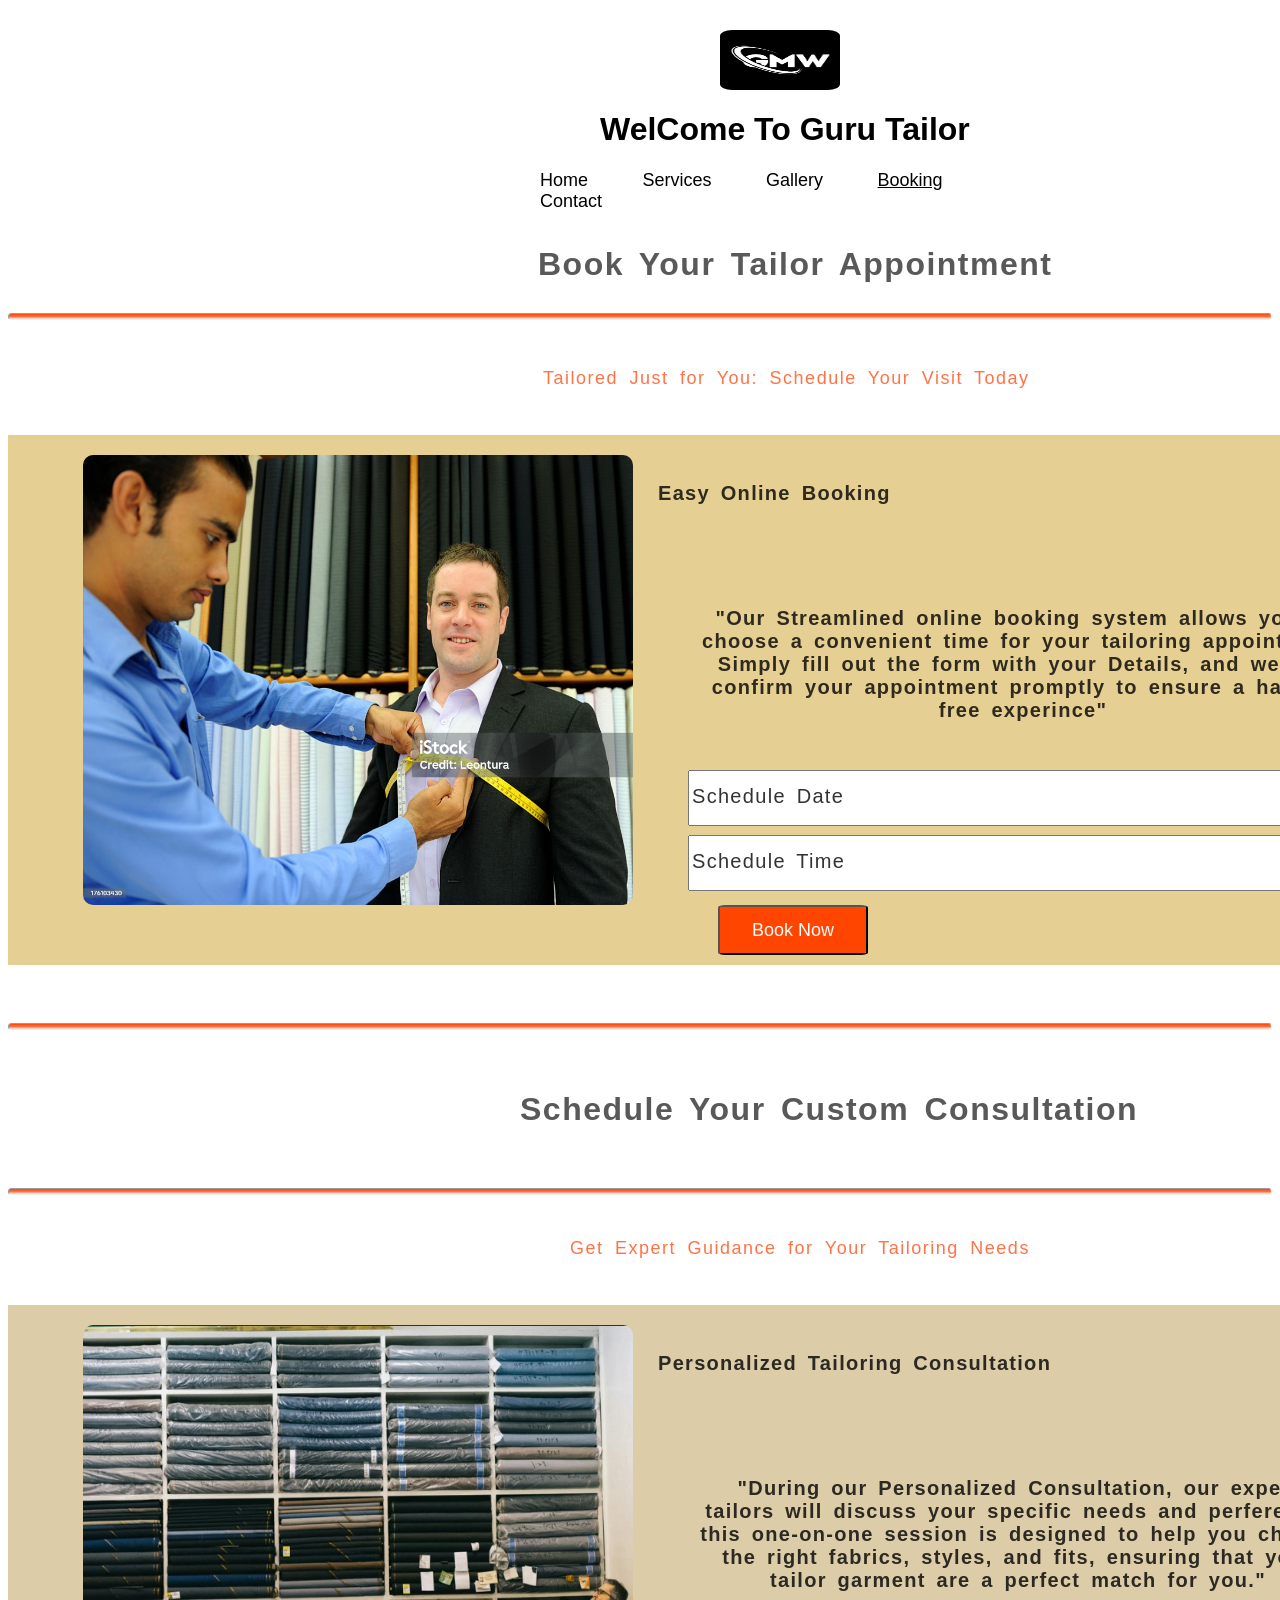
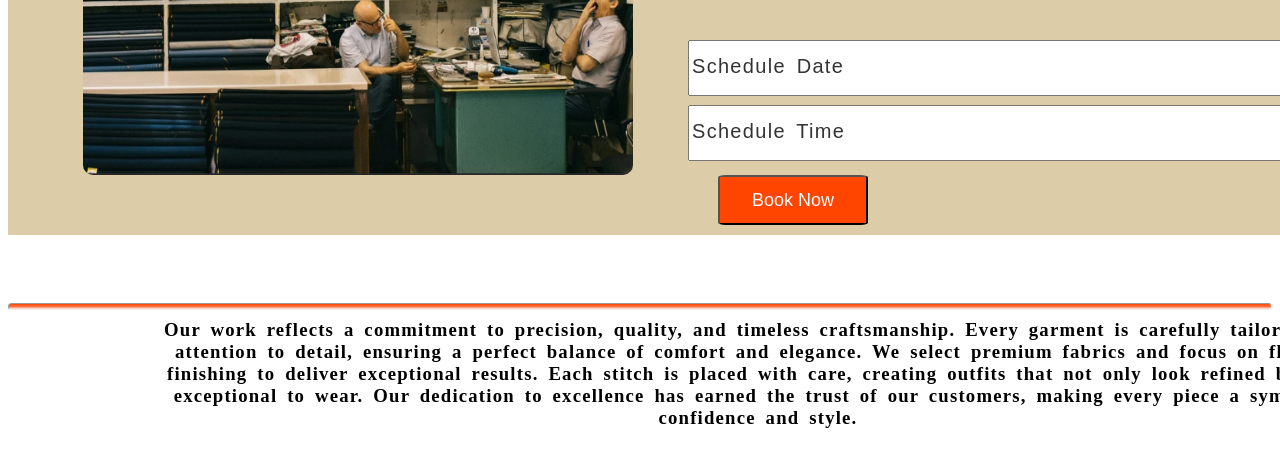
==== booking.html @ c1e86f71 "First commit" ====
<!DOCTYPE html>
<html lang="en">
<head>
    <meta charset="UTF-8">
    <meta name="viewport" content="width=device-width, initial-scale=1.0">
    <title>Booking</title>
    <link rel="stylesheet" href="booking.css">
     <meta name="viewport" content="width=device-width, initial-scale=1.0">
</head>
<body>
     <img src="logo gmw.jpg" style="height:60px; width:120px;border-radius:10%; position:absolute;left:720px;top:30px;" >
    <h1 id="greeting" label="greeting">WelCome To Guru Tailor</h1>
    <div id="negation">
        <a href="index.html">Home</a>
        <a href="service.html">Services</a>
        <a href="gallery.html">Gallery</a>
        <a style="text-decoration: underline;" href="booking.html">Booking</a>
        <a href="ourcontact.html">Contact</a>
    </div>


         <h1 style="position:absolute; top:225px;left:538px;word-spacing:5px;letter-spacing:1.5px;
        font-family:'Trebuchet MS', 'Lucida Sans Unicode', 'Lucida Grande', 'Lucida Sans', Arial, sans-serif; color: rgba(0, 0, 0, 0.65);">Book Your Tailor Appointment</h1>

        
        <hr style=" border-radius:10px; position:relative;top:305px;height: 5px;background: linear-gradient(to bottom,#ff4500,#ff7043,rgba(255, 69, 0, 0.1));">

        <p style="    position: absolute;
    top: 340px;
    font-family: Arial, Helvetica, sans-serif;
    color: #ff7346;
    left: 543px;
    font-size:large;
    word-spacing: 5px;
    letter-spacing: 1.5px;
    width: 882px;
    line-height: 2.3;">Tailored Just for You: Schedule Your Visit Today</p>


        <div id="mimage" style="height:530px;width:100%;position:absolute;top:435px;background-color:#e6cf93;">
            <img id="imgone" src="b 1 measure.jpg">
            <h4 style="    position: absolute;top: 20px;left: 650px;font-weight: bold;font-size:20px;font-family:'Trebuchet MS', 'Lucida Sans Unicode', 'Lucida Grande', 'Lucida Sans', Arial, sans-serif; word-spacing: 4px;
    letter-spacing: 1.3px;color: rgba(0, 0, 0, 0.8);">Easy Online Booking</h4>


    <h4 style="    position: absolute;top: 145px;left: 690px;font-size:20px;font-family:'Trebuchet MS', 'Lucida Sans Unicode', 'Lucida Grande', 'Lucida Sans', Arial, sans-serif; word-spacing: 4px;
    letter-spacing: 1.3px;color: rgba(0, 0, 0, 0.8);width: 650px;
    text-align: center;">"Our Streamlined online booking system allows you 
    to choose a convenient time for your tailoring appointment.
        Simply fill out the form with your Details, and we will confirm your appointment promptly to 
        ensure a hassel-free experince"</h4>

<input 
    type="text" 
    placeholder="Schedule Date"
    onfocus="(this.type='date')" 
    style="width:670px;height:50px; position:absolute;left:680px;top:335px;"> 
    
<input 
    type="text" 
    placeholder="Schedule Time"
    onfocus="(this.type='time')" 
    style="width:670px;height:50px; position:absolute;left:680px;top:400px;">
    <button onclick="window.location.href='order.html'" style="position:absolute;top: 470px;right:420px;">Book Now</button>
        </div>

        <hr style=" border-radius:10px; position:relative;top:1000px;height: 5px;background: linear-gradient(to bottom,#ff4500,#ff7043,rgba(255, 69, 0, 0.1));">

        <h1 style="position:absolute; top:1070px;left:520px;word-spacing:5px;letter-spacing:1.5px;
        font-family:'Trebuchet MS', 'Lucida Sans Unicode', 'Lucida Grande', 'Lucida Sans', Arial, sans-serif; color: rgba(0, 0, 0, 0.65);">Schedule Your Custom Consultation</h1>

        <hr style=" border-radius:10px; position:relative;top:1150px;height: 5px;background: linear-gradient(to bottom,#ff4500,#ff7043,rgba(255, 69, 0, 0.1));">

    <p style="    position: absolute;
        top: 1210px;
        font-family: Arial, Helvetica, sans-serif;
        color:#ff7346;
        left: 570px;
        font-size:large;
        word-spacing: 5px;
        letter-spacing: 1.5px;
        width: 882px;
        line-height: 2.3;">Get Expert Guidance for Your Tailoring Needs</p>

    <div id="mimage" style="height:530px;width:100%;position:absolute;top:1305px; background-color:#dccda8;">
            <img id="imgone" src="2 men t shop.png">
            <h4 style="    position: absolute;top: 20px;left: 650px;font-weight: bold;font-size:20px;font-family:'Trebuchet MS', 'Lucida Sans Unicode', 'Lucida Grande', 'Lucida Sans', Arial, sans-serif; word-spacing: 4px;
    letter-spacing: 1.3px;color: rgba(0, 0, 0, 0.8);">Personalized Tailoring Consultation</h4>


    <h4 style="    position: absolute;top: 145px;left: 690px;font-size:20px;font-family:'Trebuchet MS', 'Lucida Sans Unicode', 'Lucida Grande', 'Lucida Sans', Arial, sans-serif; word-spacing: 4px;
    letter-spacing: 1.3px;color: rgba(0, 0, 0, 0.8);width: 640px;
    text-align: center;">"During our Personalized Consultation, our expert tailors
    will discuss your specific needs and perference. this
    one-on-one session is designed to help you choose the
    right fabrics, styles, and fits, ensuring that your tailor garment are a perfect match for you."  </h4>

    <input 
    type="text" 
    placeholder="Schedule Date"
    onfocus="(this.type='date')" 
    style="width:670px;height:50px; position:absolute;left:680px;top:335px;">


<input 
    type="text" 
    placeholder="Schedule Time"
    onfocus="(this.type='time')" 
    style="width:670px;height:50px; position:absolute;left:680px;top:400px;">

    <button onclick="window.location.href='order.html'" style="position:absolute;top: 470px;right:420px;">Book Now</button>
        </div>

        <hr style=" border-radius:10px; position:relative;top:1850px;height: 5px;background: linear-gradient(to bottom,#ff4500,#ff7043,rgba(255, 69, 0, 0.1));">

 <h3 style="position:absolute;top:1900px;text-align:center;    height: 50px;width: 1200px;margin-left: 150px; word-spacing: 4px;letter-spacing: 1.2px;">Our work reflects a commitment 
        to precision, quality, and timeless craftsmanship. Every garment is carefully tailored with attention to detail, ensuring a perfect balance of comfort and elegance. We select premium
         fabrics and focus on flawless finishing to deliver exceptional results. Each stitch is placed with care, creating outfits that not only look refined but feel exceptional to wear. Our 
         dedication to excellence has earned the trust of our customers, making every piece a symbol of confidence and style.</h3>

        <div style="height:50px;width:50px;position:absolute;top:2020px;">

        </div>
</body>
</html>
---- booking.css ----
#greeting{
    position:absolute;
    left:600px;
    top:90px;
font-family: 'Trebuchet MS', 'Lucida Sans Unicode', 'Lucida Grande', 'Lucida Sans', Arial, sans-serif;
}
#negation{
    font-size:large;
    position:absolute;
    top:170px;
    left:540px;
        width:545px;

}
a{
    margin-right:50px;
    font-family:'Gill Sans', 'Gill Sans MT', Calibri, 'Trebuchet MS', sans-serif;
    text-decoration: none;
    color:black;
    
}
#imgone{
    height:450px;
    width:550px;
    border-radius:10px;
    margin-top:20px;
    margin-left:75px;
}
input::placeholder{
font-size:20px;
font-family:'Trebuchet MS', 'Lucida Sans Unicode', 'Lucida Grande', 'Lucida Sans', Arial, sans-serif; 
word-spacing: 4px;
letter-spacing: 1.3px;
color: rgba(0, 0, 0, 0.8);
margin-top:13px;

}
button{
    
background-color:orangered;
width:150px;
height:50px;
border-radius:5%;
  color: white;
  font-size: large;
  
}
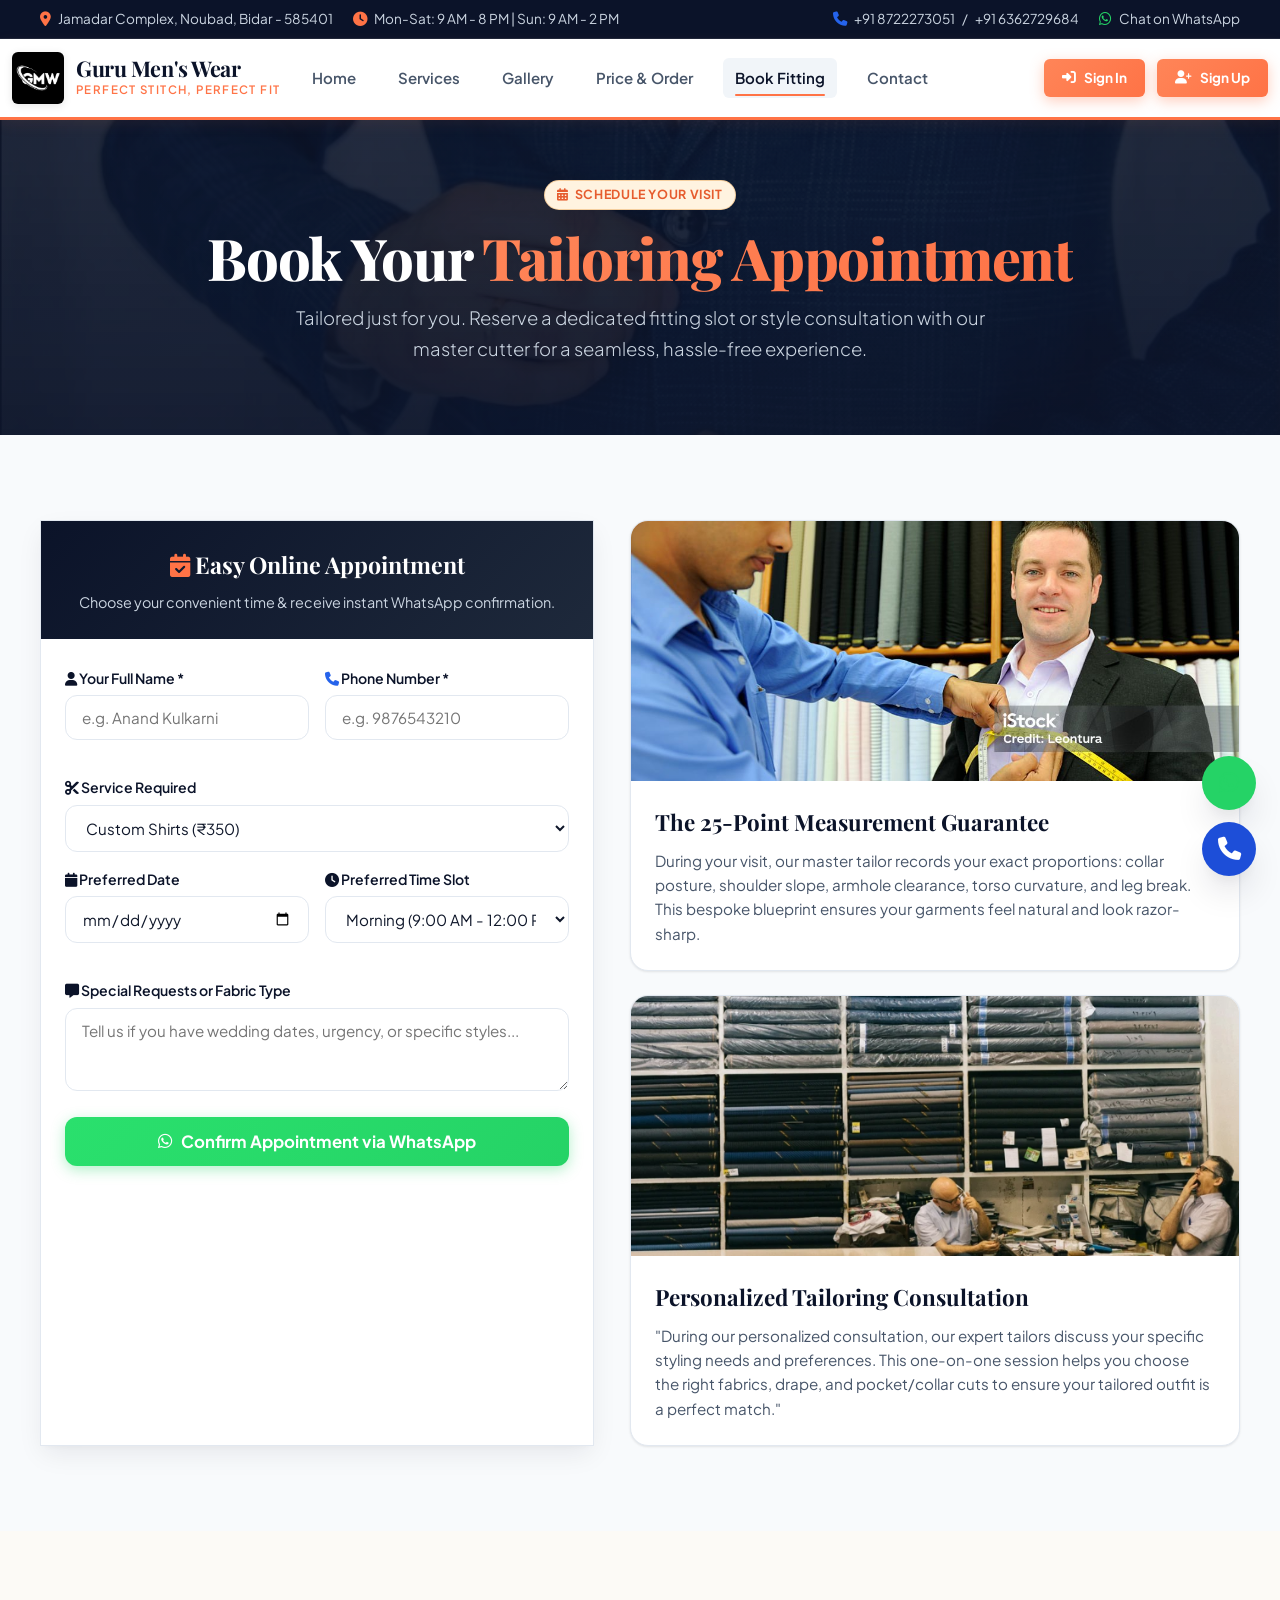
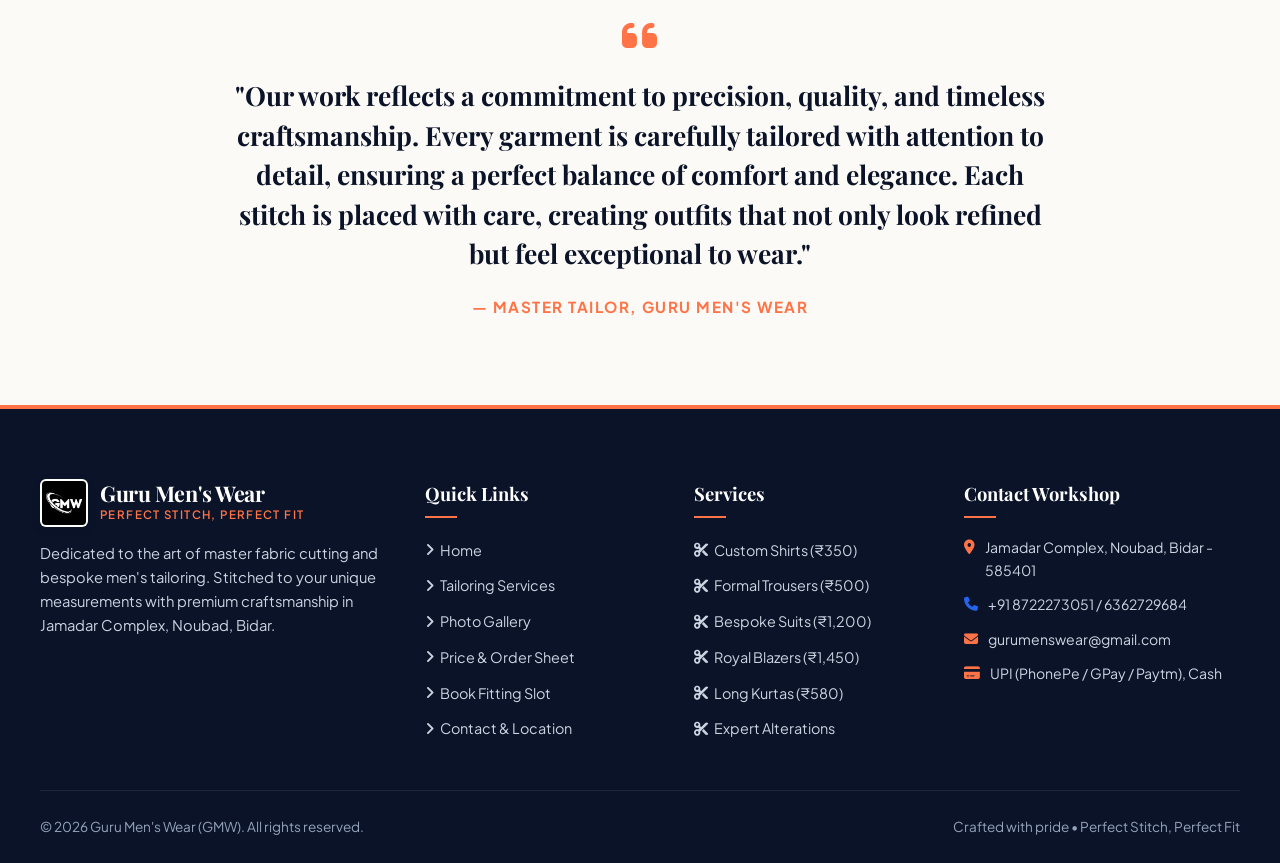
==== commit 3c0de667: "THis is our shop" ====
--- a/booking.html
+++ b/booking.html
@@ -3,123 +3,289 @@
 <head>
     <meta charset="UTF-8">
     <meta name="viewport" content="width=device-width, initial-scale=1.0">
-    <title>Booking</title>
-    <link rel="stylesheet" href="booking.css">
-     <meta name="viewport" content="width=device-width, initial-scale=1.0">
+    <title>Book Tailoring Appointment & Fitting | Guru Men's Wear (GMW)</title>
+    <meta name="description" content="Schedule your custom measurement fitting and styling consultation at Guru Men's Wear in Jamadar Complex, Noubad, Bidar.">
+    
+    <!-- Google Fonts & Font Awesome 6 -->
+    <link rel="stylesheet" href="https://cdnjs.cloudflare.com/ajax/libs/font-awesome/6.5.1/css/all.min.css">
+    <link rel="stylesheet" href="css/style.css?v=20260929_01">
 </head>
 <body>
-     <img src="logo gmw.jpg" style="height:60px; width:120px;border-radius:10%; position:absolute;left:720px;top:30px;" >
-    <h1 id="greeting" label="greeting">WelCome To Guru Tailor</h1>
-    <div id="negation">
-        <a href="index.html">Home</a>
-        <a href="service.html">Services</a>
-        <a href="gallery.html">Gallery</a>
-        <a style="text-decoration: underline;" href="booking.html">Booking</a>
-        <a href="ourcontact.html">Contact</a>
+
+    <!-- TOP ANNOUNCEMENT BAR -->
+    <header class="top-bar">
+        <div class="container">
+            <div class="top-bar-left">
+                <span class="top-bar-item"><i class="fa-solid fa-location-dot"></i> Jamadar Complex, Noubad, Bidar - 585401</span>
+                <span class="top-bar-item"><i class="fa-solid fa-clock"></i> Mon-Sat: 9 AM - 8 PM | Sun: 9 AM - 2 PM</span>
+            </div>
+            <div class="top-bar-right">
+                <span class="top-bar-item"><i class="fa-solid fa-phone" style="color: #2563eb !important;"></i> <a href="tel:+918722273051">+91 8722273051</a> / <a href="tel:+916362729684">+91 6362729684</a></span>
+                <span class="top-bar-item"><i class="fa-brands fa-whatsapp" style="color: #25d366 !important;"></i> <a href="https://wa.me/918722273051" target="_blank">Chat on WhatsApp</a></span>
+            </div>
+        </div>
+    </header>
+
+    <!-- STICKY NAVBAR -->
+    <nav class="navbar">
+        <div class="container">
+            <a href="index.html" class="brand-logo">
+                <img src="logo gmw.jpg" alt="Guru Men's Wear Logo">
+                <div class="brand-text">
+                    <span class="brand-title">Guru Men's Wear</span>
+                    <span class="brand-tagline">Perfect Stitch, Perfect Fit</span>
+                </div>
+            </a>
+
+            <!-- Desktop Menu (Single Line Aligned) -->
+            <ul class="nav-menu">
+                <li><a href="index.html" class="nav-link">Home</a></li>
+                <li><a href="service.html" class="nav-link">Services</a></li>
+                <li><a href="gallery.html" class="nav-link">Gallery</a></li>
+                <li><a href="order.html" class="nav-link">Price & Order</a></li>
+                <li><a href="booking.html" class="nav-link active">Book Fitting</a></li>
+                <li><a href="ourcontact.html" class="nav-link">Contact</a></li>
+            </ul>
+
+            <!-- ACTION BUTTONS: SIGN IN & SIGN UP (MOVED TO RIGHT) -->
+            <div class="nav-actions">
+                <a href="signin.html" class="btn btn-sm" style="background-color: #ff7346 !important; color: #ffffff !important; font-weight: 700; padding: 8px 18px; border-radius: 6px;"><i class="fa-solid fa-right-to-bracket"></i> Sign In</a>
+                <a href="signup.html" class="btn btn-sm" style="background-color: #ff7346 !important; color: #ffffff !important; font-weight: 700; padding: 8px 18px; border-radius: 6px;"><i class="fa-solid fa-user-plus"></i> Sign Up</a>
+                <button class="mobile-toggle" aria-label="Toggle navigation menu">
+                    <i class="fa-solid fa-bars"></i>
+                </button>
+            </div>
+        </div>
+    </nav>
+
+    <!-- MOBILE NAVIGATION DRAWER -->
+    <div class="mobile-nav">
+        <div class="mobile-nav-content">
+            <div class="brand-logo" style="margin-bottom: 15px;">
+                <img src="logo gmw.jpg" alt="Guru Men's Wear" style="height: 48px;">
+                <div class="brand-text">
+                    <span class="brand-title" style="font-size: 1.15rem;">Guru Men's Wear</span>
+                    <span class="brand-tagline">Perfect Stitch, Perfect Fit</span>
+                </div>
+            </div>
+            <div style="display: flex; gap: 8px; margin-bottom: 12px;">
+                <a href="signin.html" class="btn btn-auth-signin btn-sm" style="flex: 1;"><i class="fa-solid fa-right-to-bracket"></i> Sign In</a>
+                <a href="signup.html" class="btn btn-auth-signup btn-sm" style="flex: 1;"><i class="fa-solid fa-user-plus"></i> Sign Up</a>
+            </div>
+            <a href="index.html" class="mobile-nav-link"><i class="fa-solid fa-house"></i> Home</a>
+            <a href="service.html" class="mobile-nav-link"><i class="fa-solid fa-shirt"></i> Services & Pricing</a>
+            <a href="gallery.html" class="mobile-nav-link"><i class="fa-solid fa-images"></i> Work & Shop Gallery</a>
+            <a href="order.html" class="mobile-nav-link"><i class="fa-solid fa-calculator"></i> Price & Order Calculator</a>
+            <a href="booking.html" class="mobile-nav-link active"><i class="fa-solid fa-calendar-check"></i> Book an Appointment</a>
+            <a href="ourcontact.html" class="mobile-nav-link"><i class="fa-solid fa-location-dot"></i> Contact & Location</a>
+            <hr style="border: 0; border-top: 1px solid var(--border-color); margin: 10px 0;">
+            <a href="https://wa.me/918722273051" class="btn btn-whatsapp" target="_blank"><i class="fa-brands fa-whatsapp"></i> Chat with Master Tailor</a>
+            <a href="tel:+918722273051" class="btn btn-dark"><i class="fa-solid fa-phone"></i> Call Shop Now</a>
+        </div>
     </div>
 
-
-         <h1 style="position:absolute; top:225px;left:538px;word-spacing:5px;letter-spacing:1.5px;
-        font-family:'Trebuchet MS', 'Lucida Sans Unicode', 'Lucida Grande', 'Lucida Sans', Arial, sans-serif; color: rgba(0, 0, 0, 0.65);">Book Your Tailor Appointment</h1>
-
-        
-        <hr style=" border-radius:10px; position:relative;top:305px;height: 5px;background: linear-gradient(to bottom,#ff4500,#ff7043,rgba(255, 69, 0, 0.1));">
-
-        <p style="    position: absolute;
-    top: 340px;
-    font-family: Arial, Helvetica, sans-serif;
-    color: #ff7346;
-    left: 543px;
-    font-size:large;
-    word-spacing: 5px;
-    letter-spacing: 1.5px;
-    width: 882px;
-    line-height: 2.3;">Tailored Just for You: Schedule Your Visit Today</p>
-
-
-        <div id="mimage" style="height:530px;width:100%;position:absolute;top:435px;background-color:#e6cf93;">
-            <img id="imgone" src="b 1 measure.jpg">
-            <h4 style="    position: absolute;top: 20px;left: 650px;font-weight: bold;font-size:20px;font-family:'Trebuchet MS', 'Lucida Sans Unicode', 'Lucida Grande', 'Lucida Sans', Arial, sans-serif; word-spacing: 4px;
-    letter-spacing: 1.3px;color: rgba(0, 0, 0, 0.8);">Easy Online Booking</h4>
-
-
-    <h4 style="    position: absolute;top: 145px;left: 690px;font-size:20px;font-family:'Trebuchet MS', 'Lucida Sans Unicode', 'Lucida Grande', 'Lucida Sans', Arial, sans-serif; word-spacing: 4px;
-    letter-spacing: 1.3px;color: rgba(0, 0, 0, 0.8);width: 650px;
-    text-align: center;">"Our Streamlined online booking system allows you 
-    to choose a convenient time for your tailoring appointment.
-        Simply fill out the form with your Details, and we will confirm your appointment promptly to 
-        ensure a hassel-free experince"</h4>
-
-<input 
-    type="text" 
-    placeholder="Schedule Date"
-    onfocus="(this.type='date')" 
-    style="width:670px;height:50px; position:absolute;left:680px;top:335px;"> 
-    
-<input 
-    type="text" 
-    placeholder="Schedule Time"
-    onfocus="(this.type='time')" 
-    style="width:670px;height:50px; position:absolute;left:680px;top:400px;">
-    <button onclick="window.location.href='order.html'" style="position:absolute;top: 470px;right:420px;">Book Now</button>
-        </div>
-
-        <hr style=" border-radius:10px; position:relative;top:1000px;height: 5px;background: linear-gradient(to bottom,#ff4500,#ff7043,rgba(255, 69, 0, 0.1));">
-
-        <h1 style="position:absolute; top:1070px;left:520px;word-spacing:5px;letter-spacing:1.5px;
-        font-family:'Trebuchet MS', 'Lucida Sans Unicode', 'Lucida Grande', 'Lucida Sans', Arial, sans-serif; color: rgba(0, 0, 0, 0.65);">Schedule Your Custom Consultation</h1>
-
-        <hr style=" border-radius:10px; position:relative;top:1150px;height: 5px;background: linear-gradient(to bottom,#ff4500,#ff7043,rgba(255, 69, 0, 0.1));">
-
-    <p style="    position: absolute;
-        top: 1210px;
-        font-family: Arial, Helvetica, sans-serif;
-        color:#ff7346;
-        left: 570px;
-        font-size:large;
-        word-spacing: 5px;
-        letter-spacing: 1.5px;
-        width: 882px;
-        line-height: 2.3;">Get Expert Guidance for Your Tailoring Needs</p>
-
-    <div id="mimage" style="height:530px;width:100%;position:absolute;top:1305px; background-color:#dccda8;">
-            <img id="imgone" src="2 men t shop.png">
-            <h4 style="    position: absolute;top: 20px;left: 650px;font-weight: bold;font-size:20px;font-family:'Trebuchet MS', 'Lucida Sans Unicode', 'Lucida Grande', 'Lucida Sans', Arial, sans-serif; word-spacing: 4px;
-    letter-spacing: 1.3px;color: rgba(0, 0, 0, 0.8);">Personalized Tailoring Consultation</h4>
-
-
-    <h4 style="    position: absolute;top: 145px;left: 690px;font-size:20px;font-family:'Trebuchet MS', 'Lucida Sans Unicode', 'Lucida Grande', 'Lucida Sans', Arial, sans-serif; word-spacing: 4px;
-    letter-spacing: 1.3px;color: rgba(0, 0, 0, 0.8);width: 640px;
-    text-align: center;">"During our Personalized Consultation, our expert tailors
-    will discuss your specific needs and perference. this
-    one-on-one session is designed to help you choose the
-    right fabrics, styles, and fits, ensuring that your tailor garment are a perfect match for you."  </h4>
-
-    <input 
-    type="text" 
-    placeholder="Schedule Date"
-    onfocus="(this.type='date')" 
-    style="width:670px;height:50px; position:absolute;left:680px;top:335px;">
-
-
-<input 
-    type="text" 
-    placeholder="Schedule Time"
-    onfocus="(this.type='time')" 
-    style="width:670px;height:50px; position:absolute;left:680px;top:400px;">
-
-    <button onclick="window.location.href='order.html'" style="position:absolute;top: 470px;right:420px;">Book Now</button>
-        </div>
-
-        <hr style=" border-radius:10px; position:relative;top:1850px;height: 5px;background: linear-gradient(to bottom,#ff4500,#ff7043,rgba(255, 69, 0, 0.1));">
-
- <h3 style="position:absolute;top:1900px;text-align:center;    height: 50px;width: 1200px;margin-left: 150px; word-spacing: 4px;letter-spacing: 1.2px;">Our work reflects a commitment 
-        to precision, quality, and timeless craftsmanship. Every garment is carefully tailored with attention to detail, ensuring a perfect balance of comfort and elegance. We select premium
-         fabrics and focus on flawless finishing to deliver exceptional results. Each stitch is placed with care, creating outfits that not only look refined but feel exceptional to wear. Our 
-         dedication to excellence has earned the trust of our customers, making every piece a symbol of confidence and style.</h3>
-
-        <div style="height:50px;width:50px;position:absolute;top:2020px;">
-
-        </div>
+    <!-- PAGE HERO -->
+    <header class="hero" style="padding: 60px 0 70px;">
+        <div class="container" style="text-align: center;">
+            <span class="badge badge-gold" style="margin-bottom: 14px;"><i class="fa-solid fa-calendar-days"></i> Schedule Your Visit</span>
+            <h1 class="hero-title" style="margin-bottom: 12px;">Book Your <span>Tailoring Appointment</span></h1>
+            <p class="hero-subtitle" style="max-width: 700px; margin: 0 auto;">
+                Tailored just for you. Reserve a dedicated fitting slot or style consultation with our master cutter for a seamless, hassle-free experience.
+            </p>
+        </div>
+    </header>
+
+    <!-- BOOKING APPOINTMENT FORM -->
+    <section class="section">
+        <div class="container">
+            <div class="contact-grid">
+                
+                <!-- Left: Booking Form Card -->
+                <div class="calc-wrapper" style="box-shadow: var(--shadow-lg);">
+                    <div class="calc-header" style="background: var(--dark-gradient); padding: 25px 20px;">
+                        <h3 style="font-size: 1.45rem;"><i class="fa-solid fa-calendar-check" style="color: var(--accent);"></i> Easy Online Appointment</h3>
+                        <p style="font-size: 0.9rem;">Choose your convenient time & receive instant WhatsApp confirmation.</p>
+                    </div>
+
+                    <div class="calc-body" style="padding: 28px 24px;">
+                        <form id="bookingForm">
+                            <div class="order-form-grid">
+                                <div class="form-group">
+                                    <label for="bookName"><i class="fa-solid fa-user"></i> Your Full Name *</label>
+                                    <input type="text" id="bookName" class="form-control" placeholder="e.g. Anand Kulkarni" required>
+                                </div>
+
+                                <div class="form-group">
+                                    <label for="bookPhone"><i class="fa-solid fa-phone"></i> Phone Number *</label>
+                                    <input type="tel" id="bookPhone" class="form-control" placeholder="e.g. 9876543210" required>
+                                </div>
+                            </div>
+
+                            <div class="form-group">
+                                <label for="bookService"><i class="fa-solid fa-scissors"></i> Service Required</label>
+                                <select id="bookService" class="form-control">
+                                    <option value="Custom Shirts (₹350)">Custom Shirts (₹350)</option>
+                                    <option value="Formal Trousers / Pants (₹500)">Formal Trousers / Pants (₹500)</option>
+                                    <option value="Bespoke Suit (₹1,200)">Bespoke Suit (₹1,200)</option>
+                                    <option value="Designer Blazer (₹1,450)">Designer Blazer (₹1,450)</option>
+                                    <option value="Traditional Long Kurta (₹580)">Traditional Long Kurta (₹580)</option>
+                                    <option value="Casual Short Kurta (₹550)">Casual Short Kurta (₹550)</option>
+                                    <option value="Safari Suit (₹900)">Safari Suit (₹900)</option>
+                                    <option value="Alteration & Fitting Adjustment">Alteration & Fitting Adjustment</option>
+                                    <option value="Fabric Cutting & Style Consultation">Fabric Cutting & Style Consultation</option>
+                                </select>
+                            </div>
+
+                            <div class="order-form-grid">
+                                <div class="form-group">
+                                    <label for="bookDate"><i class="fa-solid fa-calendar"></i> Preferred Date</label>
+                                    <input type="date" id="bookDate" class="form-control" required>
+                                </div>
+
+                                <div class="form-group">
+                                    <label for="bookTime"><i class="fa-solid fa-clock"></i> Preferred Time Slot</label>
+                                    <select id="bookTime" class="form-control">
+                                        <option value="Morning (9:00 AM - 12:00 PM)">Morning (9:00 AM - 12:00 PM)</option>
+                                        <option value="Afternoon (12:00 PM - 4:00 PM)">Afternoon (12:00 PM - 4:00 PM)</option>
+                                        <option value="Evening (4:00 PM - 8:00 PM)">Evening (4:00 PM - 8:00 PM)</option>
+                                    </select>
+                                </div>
+                            </div>
+
+                            <div class="form-group">
+                                <label for="bookNotes"><i class="fa-solid fa-message"></i> Special Requests or Fabric Type</label>
+                                <textarea id="bookNotes" class="form-control" rows="3" placeholder="Tell us if you have wedding dates, urgency, or specific styles..."></textarea>
+                            </div>
+
+                            <button type="submit" class="btn btn-whatsapp btn-lg" style="width: 100%; font-size: 1.05rem; margin-top: 10px;">
+                                <i class="fa-brands fa-whatsapp"></i> Confirm Appointment via WhatsApp
+                            </button>
+                        </form>
+                    </div>
+                </div>
+
+                <!-- Right: Measurement & Consultation Info -->
+                <div style="display: flex; flex-direction: column; gap: 24px;">
+                    <div style="background: white; border-radius: var(--radius-lg); overflow: hidden; border: 1px solid var(--border-color); box-shadow: var(--shadow-sm);">
+                        <img src="b 1 measure.jpg" alt="Master tailor taking measurements" style="width: 100%; height: 260px; object-fit: cover;">
+                        <div style="padding: 24px;">
+                            <h4 style="font-family: var(--font-heading); font-size: 1.4rem; color: var(--primary); margin-bottom: 8px;">The 25-Point Measurement Guarantee</h4>
+                            <p style="color: var(--text-secondary); font-size: 0.95rem; line-height: 1.6;">
+                                During your visit, our master tailor records your exact proportions: collar posture, shoulder slope, armhole clearance, torso curvature, and leg break. This bespoke blueprint ensures your garments feel natural and look razor-sharp.
+                            </p>
+                        </div>
+                    </div>
+
+                    <div style="background: white; border-radius: var(--radius-lg); overflow: hidden; border: 1px solid var(--border-color); box-shadow: var(--shadow-sm);">
+                        <img src="2 men t shop.png" alt="In-person tailoring consultation" style="width: 100%; height: 260px; object-fit: cover;">
+                        <div style="padding: 24px;">
+                            <h4 style="font-family: var(--font-heading); font-size: 1.4rem; color: var(--primary); margin-bottom: 8px;">Personalized Tailoring Consultation</h4>
+                            <p style="color: var(--text-secondary); font-size: 0.95rem; line-height: 1.6;">
+                                "During our personalized consultation, our expert tailors discuss your specific styling needs and preferences. This one-on-one session helps you choose the right fabrics, drape, and pocket/collar cuts to ensure your tailored outfit is a perfect match."
+                            </p>
+                        </div>
+                    </div>
+                </div>
+
+            </div>
+        </div>
+    </section>
+
+    <!-- HERITAGE COMMITMENT QUOTE -->
+    <section class="section section-warm">
+        <div class="container container-narrow" style="text-align: center;">
+            <i class="fa-solid fa-quote-left" style="font-size: 2.5rem; color: var(--accent); margin-bottom: 20px;"></i>
+            <h3 style="font-family: var(--font-heading); font-size: 1.65rem; color: var(--primary); line-height: 1.5; margin-bottom: 20px;">
+                "Our work reflects a commitment to precision, quality, and timeless craftsmanship. Every garment is carefully tailored with attention to detail, ensuring a perfect balance of comfort and elegance. Each stitch is placed with care, creating outfits that not only look refined but feel exceptional to wear."
+            </h3>
+            <span style="font-size: 0.95rem; font-weight: 700; color: var(--accent); text-transform: uppercase; letter-spacing: 0.1em;">
+                &mdash; Master Tailor, Guru Men's Wear
+            </span>
+        </div>
+    </section>
+
+    <!-- FLOATING ACTION BUTTONS -->
+    <div class="floating-actions">
+        <a href="https://wa.me/918722273051?text=Hello%20Guru%20Mens%20Wear,%20I%20would%20like%20to%20book%20an%20appointment." target="_blank" class="float-btn float-whatsapp" title="Chat on WhatsApp" aria-label="Chat on WhatsApp">
+            <i class="fa-brands fa-whatsapp"></i>
+        </a>
+        <a href="tel:+918722273051" class="float-btn float-call" title="Call Shop" aria-label="Call Shop">
+            <i class="fa-solid fa-phone"></i>
+        </a>
+    </div>
+
+    <!-- LUXURY FOOTER -->
+    <footer class="footer">
+        <div class="container">
+            <div class="footer-grid">
+                <div class="footer-about">
+                    <div class="brand-logo" style="margin-bottom: 12px;">
+                        <img src="logo gmw.jpg" alt="GMW Logo" style="height: 48px; background: white; padding: 2px;">
+                        <div class="brand-text">
+                            <span class="brand-title">Guru Men's Wear</span>
+                            <span class="brand-tagline">Perfect Stitch, Perfect Fit</span>
+                        </div>
+                    </div>
+                    <p>
+                        Dedicated to the art of master fabric cutting and bespoke men's tailoring. Stitched to your unique measurements with premium craftsmanship in Jamadar Complex, Noubad, Bidar.
+                    </p>
+                </div>
+
+                <div>
+                    <h4 class="footer-title">Quick Links</h4>
+                    <ul class="footer-links">
+                        <li><a href="index.html"><i class="fa-solid fa-angle-right"></i> Home</a></li>
+                        <li><a href="service.html"><i class="fa-solid fa-angle-right"></i> Tailoring Services</a></li>
+                        <li><a href="gallery.html"><i class="fa-solid fa-angle-right"></i> Photo Gallery</a></li>
+                        <li><a href="order.html"><i class="fa-solid fa-angle-right"></i> Price & Order Sheet</a></li>
+                        <li><a href="booking.html"><i class="fa-solid fa-angle-right"></i> Book Fitting Slot</a></li>
+                        <li><a href="ourcontact.html"><i class="fa-solid fa-angle-right"></i> Contact & Location</a></li>
+                    </ul>
+                </div>
+
+                <div>
+                    <h4 class="footer-title">Services</h4>
+                    <ul class="footer-links">
+                        <li><a href="service.html#shirt"><i class="fa-solid fa-scissors"></i> Custom Shirts (₹350)</a></li>
+                        <li><a href="service.html#pant"><i class="fa-solid fa-scissors"></i> Formal Trousers (₹500)</a></li>
+                        <li><a href="service.html#suit"><i class="fa-solid fa-scissors"></i> Bespoke Suits (₹1,200)</a></li>
+                        <li><a href="service.html#blezer"><i class="fa-solid fa-scissors"></i> Royal Blazers (₹1,450)</a></li>
+                        <li><a href="service.html#lkurta"><i class="fa-solid fa-scissors"></i> Long Kurtas (₹580)</a></li>
+                        <li><a href="service.html#alternation"><i class="fa-solid fa-scissors"></i> Expert Alterations</a></li>
+                    </ul>
+                </div>
+
+                <div>
+                    <h4 class="footer-title">Contact Workshop</h4>
+                    <ul class="footer-contact-list">
+                        <li>
+                            <i class="fa-solid fa-location-dot"></i>
+                            <span>Jamadar Complex, Noubad, Bidar - 585401</span>
+                        </li>
+                        <li>
+                            <i class="fa-solid fa-phone"></i>
+                            <span><a href="tel:+918722273051">+91 8722273051</a> / <a href="tel:+916362729684">6362729684</a></span>
+                        </li>
+                        <li>
+                            <i class="fa-solid fa-envelope"></i>
+                            <span>gurumenswear@gmail.com</span>
+                        </li>
+                        <li>
+                            <i class="fa-solid fa-credit-card"></i>
+                            <span>UPI (PhonePe / GPay / Paytm), Cash</span>
+                        </li>
+                    </ul>
+                </div>
+            </div>
+
+            <div class="footer-bottom">
+                <p>&copy; 2026 Guru Men's Wear (GMW). All rights reserved.</p>
+                <p>Crafted with pride &bull; Perfect Stitch, Perfect Fit</p>
+            </div>
+        </div>
+    </footer>
+
+    <!-- MAIN JAVASCRIPT -->
+    <script src="js/main.js"></script>
 </body>
 </html>
--- a/css/style.css
+++ b/css/style.css
@@ -0,0 +1,1810 @@
+/* ==========================================================================
+   GURU MEN'S WEAR (GMW) - MODERN BESPOKE TAILORING STYLESHEET
+   Trending 2026 Bespoke Atelier Design System
+   ========================================================================== */
+
+@import url('https://fonts.googleapis.com/css2?family=Playfair+Display:ital,wght@0,500;0,600;0,700;0,800;1,400&family=Plus+Jakarta+Sans:wght@300;400;500;600;700;800&display=swap');
+
+:root {
+    --primary: #0b1329;          /* Deep Bespoke Midnight Slate */
+    --primary-light: #16203d;    /* Rich Navy */
+    --primary-muted: #243156;    
+    --accent: #ff7346;           /* Exact Light Orange (#ff7346) */
+    --accent-hover: #e65c2e;     /* Deep Orange Hover */
+    --accent-light: #fff3e0;     /* Soft Light Orange Cream */
+    --accent-glow: rgba(255, 115, 70, 0.35);
+    --gold-gradient: linear-gradient(135deg, #ff8558 0%, #ff7346 100%);
+    --orange-gradient: linear-gradient(135deg, #ff8558 0%, #ff7346 100%);
+    --dark-gradient: linear-gradient(135deg, #0b1329 0%, #1e293b 100%);
+    
+    --text-primary: #0f172a;
+    --text-secondary: #475569;
+    --text-muted: #64748b;
+    --text-white: #ffffff;
+    
+    --bg-page: #f8fafc;
+    --bg-card: #ffffff;
+    --bg-alt: #f1f5f9;
+    --bg-warm: #fcfaf6;
+    
+    --border-color: #e2e8f0;
+    --border-warm: #f3ede2;
+    
+    --font-heading: 'Playfair Display', Georgia, serif;
+    --font-sans: 'Plus Jakarta Sans', system-ui, -apple-system, sans-serif;
+    
+    --shadow-sm: 0 1px 3px rgba(0,0,0,0.06), 0 1px 2px rgba(0,0,0,0.04);
+    --shadow-md: 0 4px 6px -1px rgba(0,0,0,0.08), 0 2px 4px -2px rgba(0,0,0,0.05);
+    --shadow-lg: 0 10px 25px -3px rgba(11,19,41,0.08), 0 4px 6px -4px rgba(11,19,41,0.04);
+    --shadow-xl: 0 20px 35px -5px rgba(11,19,41,0.12), 0 10px 15px -6px rgba(11,19,41,0.06);
+    --radius-sm: 6px;
+    --radius-md: 12px;
+    --radius-lg: 18px;
+    --radius-full: 9999px;
+    
+    --transition: all 0.3s cubic-bezier(0.4, 0, 0.2, 1);
+}
+
+/* Base & Reset */
+*, *::before, *::after {
+    box-sizing: border-box;
+    margin: 0;
+    padding: 0;
+}
+
+html {
+    scroll-behavior: smooth;
+    font-size: 16px;
+}
+
+body {
+    font-family: var(--font-sans);
+    color: var(--text-primary);
+    background-color: var(--bg-page);
+    line-height: 1.6;
+    overflow-x: hidden;
+    -webkit-font-smoothing: antialiased;
+}
+
+img {
+    max-width: 100%;
+    height: auto;
+    display: block;
+}
+
+a {
+    color: inherit;
+    text-decoration: none;
+    transition: var(--transition);
+}
+
+button, input, select, textarea {
+    font-family: inherit;
+}
+
+/* Container */
+.container {
+    width: 100%;
+    max-width: 1240px;
+    margin-left: auto;
+    margin-right: auto;
+    padding-left: 20px;
+    padding-right: 20px;
+}
+
+.container-narrow {
+    max-width: 860px;
+    margin-left: auto;
+    margin-right: auto;
+    padding-left: 20px;
+    padding-right: 20px;
+}
+
+/* ==========================================================================
+   TOP BAR & NAVIGATION
+   ========================================================================== */
+.top-bar {
+    background: var(--primary);
+    color: #cbd5e1;
+    font-size: 0.85rem;
+    padding: 8px 0;
+    border-bottom: 1px solid rgba(255,255,255,0.08);
+}
+
+.top-bar .container {
+    display: flex;
+    justify-content: space-between;
+    align-items: center;
+    flex-wrap: wrap;
+    gap: 10px;
+}
+
+.top-bar-left, .top-bar-right {
+    display: flex;
+    align-items: center;
+    gap: 20px;
+}
+
+.top-bar-item {
+    display: inline-flex;
+    align-items: center;
+    gap: 7px;
+}
+
+.top-bar-item i {
+    color: var(--accent);
+    font-size: 0.9rem;
+}
+
+.top-bar-item a:hover {
+    color: var(--accent);
+}
+
+/* Main Navbar */
+.navbar {
+    background: rgba(255, 255, 255, 0.96);
+    backdrop-filter: blur(12px);
+    -webkit-backdrop-filter: blur(12px);
+    position: sticky;
+    top: 0;
+    z-index: 1000;
+    border-bottom: 3px solid #ff7346; /* Full orange line where is navbar terminal */
+    box-shadow: 0 4px 15px rgba(255, 115, 70, 0.08);
+    transition: var(--transition);
+}
+
+.navbar .container {
+    display: flex;
+    justify-content: space-between;
+    align-items: center;
+    height: 78px;
+    gap: 20px;
+    padding-left: 12px;
+    padding-right: 12px;
+    max-width: 1300px;
+}
+
+.brand-logo {
+    display: flex;
+    align-items: center;
+    gap: 12px;
+    flex-shrink: 0;
+    margin-left: 0;
+}
+
+.brand-logo img {
+    height: 52px;
+    width: auto;
+    border-radius: var(--radius-sm);
+    box-shadow: 0 2px 8px rgba(0,0,0,0.1);
+    object-fit: contain;
+}
+
+.brand-text {
+    display: flex;
+    flex-direction: column;
+}
+
+.brand-title {
+    font-family: var(--font-heading);
+    font-size: 1.35rem;
+    font-weight: 700;
+    color: var(--primary);
+    line-height: 1.15;
+    letter-spacing: -0.02em;
+    white-space: nowrap;
+}
+
+.brand-tagline {
+    font-size: 0.72rem;
+    font-weight: 600;
+    letter-spacing: 0.12em;
+    text-transform: uppercase;
+    color: var(--accent);
+    white-space: nowrap;
+}
+
+/* Nav links - generous spacing between navigation icons */
+.nav-menu {
+    display: flex;
+    align-items: center;
+    list-style: none;
+    gap: 18px; /* Slightly more gap between all navigation icons */
+    margin: 0;
+    padding: 0;
+    flex-wrap: nowrap;
+    white-space: nowrap;
+}
+
+.nav-link {
+    font-size: 0.94rem;
+    font-weight: 600;
+    color: var(--text-secondary);
+    padding: 8px 12px;
+    border-radius: var(--radius-sm);
+    position: relative;
+    white-space: nowrap !important;
+    display: inline-block;
+    transition: var(--transition);
+}
+
+.nav-link:hover, .nav-link.active {
+    color: var(--primary);
+    background: var(--bg-alt);
+}
+
+.nav-link.active::after {
+    content: '';
+    position: absolute;
+    bottom: 2px;
+    left: 12px;
+    right: 12px;
+    height: 2px;
+    background: var(--accent);
+    border-radius: 2px;
+}
+
+.nav-actions {
+    display: flex;
+    align-items: center;
+    gap: 12px;
+    margin-left: auto; /* Moves Sign In and Sign Up slightly to the right */
+    margin-right: 0;
+    flex-shrink: 0;
+}
+
+/* Full orange line where is terminals */
+.terminal-orange-line {
+    width: 100%;
+    height: 3px;
+    background: #ff7346;
+    background: linear-gradient(90deg, rgba(255,115,70,0.2) 0%, #ff7346 25%, #ff7346 75%, rgba(255,115,70,0.2) 100%);
+    border: none;
+    margin: 0;
+    display: block;
+}
+
+.mobile-toggle {
+    display: none;
+    background: none;
+    border: none;
+    font-size: 1.4rem;
+    color: var(--primary);
+    cursor: pointer;
+    padding: 6px;
+}
+
+/* Mobile Drawer */
+.mobile-nav {
+    display: none;
+    position: fixed;
+    top: 78px;
+    left: 0;
+    right: 0;
+    bottom: 0;
+    background: rgba(11, 19, 41, 0.6);
+    backdrop-filter: blur(8px);
+    z-index: 999;
+}
+
+.mobile-nav-content {
+    background: white;
+    width: 85%;
+    max-width: 340px;
+    height: 100%;
+    padding: 28px 20px;
+    display: flex;
+    flex-direction: column;
+    gap: 14px;
+    box-shadow: var(--shadow-xl);
+    animation: slideIn 0.3s ease-out;
+}
+
+@keyframes slideIn {
+    from { transform: translateX(-100%); }
+    to { transform: translateX(0); }
+}
+
+.mobile-nav.open {
+    display: block;
+}
+
+.mobile-nav-link {
+    display: flex;
+    align-items: center;
+    gap: 12px;
+    font-size: 1.05rem;
+    font-weight: 600;
+    color: var(--text-primary);
+    padding: 12px 14px;
+    border-radius: var(--radius-sm);
+}
+
+.mobile-nav-link i {
+    width: 24px;
+    color: var(--accent);
+}
+
+.mobile-nav-link.active, .mobile-nav-link:hover {
+    background: var(--accent-light);
+    color: var(--accent-hover);
+}
+
+/* ==========================================================================
+   BUTTONS & BADGES
+   ========================================================================== */
+.btn {
+    display: inline-flex;
+    align-items: center;
+    justify-content: center;
+    gap: 8px;
+    padding: 11px 22px;
+    font-size: 0.94rem;
+    font-weight: 700;
+    border-radius: var(--radius-md);
+    cursor: pointer;
+    border: none;
+    transition: var(--transition);
+    text-align: center;
+    white-space: nowrap;
+    background-color: #ff7346 !important;
+    background-image: linear-gradient(135deg, #ff8558 0%, #ff7346 100%) !important;
+    color: #ffffff !important;
+    box-shadow: 0 4px 14px rgba(255, 115, 70, 0.35);
+}
+
+.btn:hover {
+    background-color: #e65c2e !important;
+    background-image: linear-gradient(135deg, #ff7346 0%, #e65c2e 100%) !important;
+    color: #ffffff !important;
+    transform: translateY(-2px);
+    box-shadow: 0 6px 18px rgba(255, 115, 70, 0.45);
+}
+
+/* PRIMARY ACTION BUTTONS: VIBRANT LIGHT ORANGE (#ff7346) */
+.btn-primary, .btn-orange, .btn-auth-signin, .btn-auth-signup {
+    background-color: #ff7346 !important;
+    background-image: linear-gradient(135deg, #ff8558 0%, #ff7346 100%) !important;
+    color: #ffffff !important;
+    border: none !important;
+    font-weight: 700 !important;
+    box-shadow: 0 4px 14px rgba(255, 115, 70, 0.35) !important;
+}
+
+.btn-primary:hover, .btn-orange:hover, .btn-auth-signin:hover, .btn-auth-signup:hover {
+    background-color: #e65c2e !important;
+    background-image: linear-gradient(135deg, #ff7346 0%, #e65c2e 100%) !important;
+    color: #ffffff !important;
+    transform: translateY(-2px);
+    box-shadow: 0 6px 18px rgba(255, 115, 70, 0.45) !important;
+}
+
+/* DETAILS & SECONDARY CARD BUTTONS: DEEP ATELIER NAVY (#0b1329) */
+.btn-details, .service-footer .btn-outline, .btn-outline {
+    background-color: #0b1329 !important;
+    background-image: none !important;
+    color: #ffffff !important;
+    border: 1.5px solid #0b1329 !important;
+    font-weight: 600 !important;
+    padding: 7px 16px !important;
+    border-radius: var(--radius-sm) !important;
+    box-shadow: 0 2px 8px rgba(11, 19, 41, 0.15) !important;
+    transition: all 0.25s ease !important;
+    display: inline-flex !important;
+    align-items: center !important;
+    justify-content: center !important;
+    text-decoration: none !important;
+}
+
+.btn-details:hover, .service-footer .btn-outline:hover, .btn-outline:hover {
+    background-color: #1e293b !important;
+    background-image: none !important;
+    color: #ffffff !important;
+    border-color: #1e293b !important;
+    transform: translateY(-2px) !important;
+    box-shadow: 0 4px 14px rgba(11, 19, 41, 0.25) !important;
+}
+
+/* EXCEPTION 1: WHATSAPP BUTTON & ICON */
+.btn-whatsapp {
+    background-color: #25d366 !important;
+    background-image: linear-gradient(135deg, #2ae06d 0%, #25d366 100%) !important;
+    color: #ffffff !important;
+    box-shadow: 0 4px 14px rgba(37, 211, 102, 0.35) !important;
+}
+
+.btn-whatsapp:hover {
+    background-color: #20ba59 !important;
+    background-image: linear-gradient(135deg, #25d366 0%, #20ba59 100%) !important;
+    color: #ffffff !important;
+    transform: translateY(-2px);
+    box-shadow: 0 6px 18px rgba(37, 211, 102, 0.45) !important;
+}
+
+.fa-whatsapp {
+    color: #25d366 !important;
+}
+
+.btn-whatsapp .fa-whatsapp {
+    color: #ffffff !important;
+}
+
+.float-whatsapp {
+    background-color: #25d366 !important;
+}
+
+/* WHATSAPP SUBMIT ORDER BUTTON (#ff7346 VIBRANT LIGHT ORANGE WITH HIGH CONTRAST) */
+#btnSubmitOrder, .btn-submit-order {
+    background-color: #ff7346 !important;
+    background-image: linear-gradient(135deg, #ff8558 0%, #ff7346 100%) !important;
+    color: #ffffff !important;
+    font-weight: 800 !important;
+    font-size: 1.18rem !important;
+    padding: 16px 28px !important;
+    border: none !important;
+    border-radius: 10px !important;
+    box-shadow: 0 8px 24px rgba(255, 115, 70, 0.45) !important;
+    transition: all 0.25s ease !important;
+    display: inline-flex !important;
+    align-items: center !important;
+    justify-content: center !important;
+    gap: 12px !important;
+    cursor: pointer !important;
+    width: 100% !important;
+}
+
+#btnSubmitOrder:hover, .btn-submit-order:hover {
+    background-color: #e65c2e !important;
+    background-image: linear-gradient(135deg, #ff7346 0%, #e65c2e 100%) !important;
+    transform: translateY(-2px) !important;
+    box-shadow: 0 12px 28px rgba(255, 115, 70, 0.55) !important;
+}
+
+/* EXCEPTION 2: DIAL / CALL BUTTON & ICON */
+.btn-dial, .btn-call {
+    background-color: #1d4ed8 !important; /* Distinctive Professional Blue */
+    background-image: linear-gradient(135deg, #2563eb 0%, #1d4ed8 100%) !important;
+    color: #ffffff !important;
+    box-shadow: 0 4px 14px rgba(29, 78, 216, 0.35) !important;
+}
+
+.btn-dial:hover, .btn-call:hover {
+    background-color: #1e40af !important;
+    background-image: linear-gradient(135deg, #1d4ed8 0%, #1e40af 100%) !important;
+    color: #ffffff !important;
+    transform: translateY(-2px);
+    box-shadow: 0 6px 18px rgba(29, 78, 216, 0.45) !important;
+}
+
+.float-call {
+    background-color: #1d4ed8 !important;
+}
+
+.fa-phone, .fa-phone-volume, .fa-phone-flip {
+    color: #2563eb !important;
+}
+
+.btn-dial .fa-phone, .btn-call .fa-phone, .float-call .fa-phone {
+    color: #ffffff !important;
+}
+
+/* AUTH BUTTONS CONTAINER (HOMEPAGE & NAVBAR) */
+.auth-buttons {
+    display: inline-flex;
+    align-items: center;
+    gap: 8px;
+}
+
+.auth-buttons a, .auth-buttons .btn {
+    background-color: #ff7346 !important;
+    background-image: linear-gradient(135deg, #ff8558 0%, #ff7346 100%) !important;
+    color: #ffffff !important;
+    padding: 8px 16px !important;
+    font-size: 0.88rem !important;
+    font-weight: 700 !important;
+    border-radius: 6px !important;
+    text-decoration: none;
+    display: inline-flex;
+    align-items: center;
+    justify-content: center;
+    transition: var(--transition);
+}
+
+.auth-buttons a:hover, .auth-buttons .btn:hover {
+    background-color: #e65c2e !important;
+    background-image: linear-gradient(135deg, #ff7346 0%, #e65c2e 100%) !important;
+    transform: translateY(-2px);
+}
+
+.btn-sm {
+    padding: 7px 14px;
+    font-size: 0.85rem;
+    border-radius: var(--radius-sm);
+}
+
+.btn-lg {
+    padding: 14px 28px;
+    font-size: 1.05rem;
+    border-radius: var(--radius-md);
+}
+
+.badge {
+    display: inline-flex;
+    align-items: center;
+    gap: 6px;
+    padding: 4px 12px;
+    border-radius: var(--radius-full);
+    font-size: 0.78rem;
+    font-weight: 700;
+    letter-spacing: 0.05em;
+    text-transform: uppercase;
+}
+
+.badge-gold {
+    background: var(--accent-light);
+    color: var(--accent-hover);
+    border: 1px solid rgba(217, 119, 6, 0.3);
+}
+
+.badge-dark {
+    background: rgba(11, 19, 41, 0.85);
+    color: #e2e8f0;
+}
+
+/* ==========================================================================
+   HERO SECTION
+   ========================================================================== */
+.hero {
+    position: relative;
+    background: var(--dark-gradient);
+    color: white;
+    padding: 90px 0 110px;
+    overflow: hidden;
+}
+
+.hero::before {
+    content: '';
+    position: absolute;
+    top: 0;
+    left: 0;
+    right: 0;
+    bottom: 0;
+    background-image: linear-gradient(rgba(11, 19, 41, 0.82), rgba(11, 19, 41, 0.92)), url('../back.jpg');
+    background-size: cover;
+    background-position: center;
+    opacity: 0.9;
+    z-index: 1;
+}
+
+.hero .container {
+    position: relative;
+    z-index: 2;
+}
+
+.hero-grid {
+    display: grid;
+    grid-template-columns: 1.05fr 0.95fr;
+    gap: 40px;
+    align-items: center;
+}
+
+.hero-content {
+    max-width: 640px;
+}
+
+.hero-pill {
+    margin-bottom: 18px;
+}
+
+.hero-title {
+    font-family: var(--font-heading);
+    font-size: clamp(2.3rem, 4.5vw, 3.8rem);
+    font-weight: 800;
+    line-height: 1.15;
+    margin-bottom: 20px;
+    letter-spacing: -0.02em;
+}
+
+.hero-title span {
+    background: var(--gold-gradient);
+    -webkit-background-clip: text;
+    -webkit-text-fill-color: transparent;
+}
+
+.hero-subtitle {
+    font-size: 1.15rem;
+    color: #cbd5e1;
+    margin-bottom: 32px;
+    line-height: 1.7;
+    font-weight: 300;
+}
+
+.hero-actions {
+    display: flex;
+    flex-wrap: wrap;
+    gap: 16px;
+    margin-bottom: 40px;
+}
+
+.hero-stats {
+    display: flex;
+    flex-wrap: wrap;
+    gap: 28px;
+    padding-top: 24px;
+    border-top: 1px solid rgba(255, 255, 255, 0.12);
+}
+
+.stat-item {
+    display: flex;
+    flex-direction: column;
+}
+
+.stat-number {
+    font-family: var(--font-heading);
+    font-size: 1.8rem;
+    font-weight: 700;
+    color: var(--accent);
+    line-height: 1;
+    margin-bottom: 4px;
+}
+
+.stat-label {
+    font-size: 0.82rem;
+    color: #94a3b8;
+    text-transform: uppercase;
+    letter-spacing: 0.05em;
+}
+
+/* Hero Visual Showcase */
+.hero-card-preview {
+    position: relative;
+}
+
+.hero-card-main {
+    background: rgba(255, 255, 255, 0.05);
+    backdrop-filter: blur(14px);
+    -webkit-backdrop-filter: blur(14px);
+    border: 1px solid rgba(255, 255, 255, 0.15);
+    border-radius: var(--radius-lg);
+    padding: 16px;
+    box-shadow: 0 25px 50px -12px rgba(0, 0, 0, 0.5);
+    transform: perspective(1000px) rotateY(-4deg);
+    transition: var(--transition);
+}
+
+.hero-card-main:hover {
+    transform: perspective(1000px) rotateY(0deg);
+}
+
+.hero-card-img {
+    width: 100%;
+    height: 480px; /* Measurement photo made noticeably greater */
+    object-fit: cover;
+    border-radius: var(--radius-md);
+}
+
+.hero-float-badge {
+    position: absolute;
+    bottom: -20px;
+    left: -20px;
+    background: white;
+    color: var(--text-primary);
+    padding: 14px 20px;
+    border-radius: var(--radius-md);
+    box-shadow: var(--shadow-xl);
+    display: flex;
+    align-items: center;
+    gap: 12px;
+    border: 1px solid var(--border-color);
+}
+
+.hero-float-icon {
+    width: 44px;
+    height: 44px;
+    background: var(--accent-light);
+    color: var(--accent);
+    border-radius: var(--radius-full);
+    display: flex;
+    align-items: center;
+    justify-content: center;
+    font-size: 1.2rem;
+}
+
+/* ==========================================================================
+   SECTION HEADERS
+   ========================================================================== */
+.section {
+    padding: 85px 0;
+}
+
+.section-alt {
+    background: var(--bg-alt);
+}
+
+.section-warm {
+    background: var(--bg-warm);
+}
+
+.section-header {
+    text-align: center;
+    max-width: 680px;
+    margin: 0 auto 52px;
+}
+
+.section-tag {
+    display: inline-block;
+    color: var(--accent);
+    font-size: 0.82rem;
+    font-weight: 700;
+    letter-spacing: 0.14em;
+    text-transform: uppercase;
+    margin-bottom: 10px;
+}
+
+.section-title {
+    font-family: var(--font-heading);
+    font-size: clamp(2rem, 3.2vw, 2.75rem);
+    font-weight: 700;
+    color: var(--primary);
+    line-height: 1.2;
+    margin-bottom: 16px;
+    letter-spacing: -0.02em;
+}
+
+.section-desc {
+    font-size: 1.05rem;
+    color: var(--text-secondary);
+    line-height: 1.7;
+}
+
+.divider-gold {
+    width: 60px;
+    height: 3px;
+    background: var(--gold-gradient);
+    margin: 18px auto 0;
+    border-radius: 2px;
+}
+
+/* ==========================================================================
+   FEATURES / TRUST BANNER
+   ========================================================================== */
+.features-strip {
+    background: white;
+    border-bottom: 1px solid var(--border-color);
+    padding: 30px 0;
+    margin-top: -30px;
+    position: relative;
+    z-index: 10;
+    border-radius: var(--radius-md);
+    box-shadow: var(--shadow-lg);
+}
+
+.features-grid {
+    display: grid;
+    grid-template-columns: repeat(auto-fit, minmax(240px, 1fr));
+    gap: 24px;
+}
+
+.feature-box {
+    display: flex;
+    align-items: flex-start;
+    gap: 16px;
+    padding: 10px;
+}
+
+.feature-icon-wrap {
+    width: 50px;
+    height: 50px;
+    min-width: 50px;
+    background: var(--accent-light);
+    color: var(--accent);
+    border-radius: var(--radius-md);
+    display: flex;
+    align-items: center;
+    justify-content: center;
+    font-size: 1.35rem;
+}
+
+.feature-info h4 {
+    font-size: 1rem;
+    font-weight: 700;
+    color: var(--primary);
+    margin-bottom: 4px;
+}
+
+.feature-info p {
+    font-size: 0.85rem;
+    color: var(--text-muted);
+    line-height: 1.45;
+}
+
+/* ==========================================================================
+   SERVICES CARDS
+   ========================================================================== */
+.services-grid {
+    display: grid;
+    grid-template-columns: repeat(auto-fit, minmax(320px, 1fr));
+    gap: 28px;
+}
+
+.service-card {
+    background: white;
+    border-radius: var(--radius-lg);
+    overflow: hidden;
+    border: 1px solid var(--border-color);
+    box-shadow: var(--shadow-sm);
+    transition: var(--transition);
+    display: flex;
+    flex-direction: column;
+}
+
+.service-card:hover {
+    transform: translateY(-6px);
+    box-shadow: var(--shadow-xl);
+    border-color: rgba(217, 119, 6, 0.3);
+}
+
+.service-img-wrap {
+    position: relative;
+    height: 250px;
+    overflow: hidden;
+    background: #e2e8f0;
+}
+
+.service-img-wrap img {
+    width: 100%;
+    height: 100%;
+    object-fit: cover;
+    transition: transform 0.5s ease;
+}
+
+.service-card:hover .service-img-wrap img {
+    transform: scale(1.06);
+}
+
+.service-price-tag {
+    position: absolute;
+    bottom: 14px;
+    right: 14px;
+    background: var(--primary);
+    color: white;
+    padding: 6px 14px;
+    border-radius: var(--radius-full);
+    font-size: 0.95rem;
+    font-weight: 700;
+    box-shadow: 0 4px 10px rgba(0,0,0,0.25);
+    border: 1px solid rgba(255,255,255,0.15);
+}
+
+.service-price-tag span {
+    color: var(--accent);
+}
+
+.service-body {
+    padding: 24px;
+    display: flex;
+    flex-direction: column;
+    flex-grow: 1;
+}
+
+.service-title {
+    font-family: var(--font-heading);
+    font-size: 1.35rem;
+    font-weight: 700;
+    color: var(--primary);
+    margin-bottom: 10px;
+}
+
+.service-desc {
+    font-size: 0.92rem;
+    color: var(--text-secondary);
+    margin-bottom: 20px;
+    line-height: 1.6;
+    flex-grow: 1;
+}
+
+.service-features {
+    list-style: none;
+    margin-bottom: 22px;
+    border-top: 1px dashed var(--border-color);
+    padding-top: 14px;
+}
+
+.service-features li {
+    font-size: 0.85rem;
+    color: var(--text-secondary);
+    display: flex;
+    align-items: center;
+    gap: 8px;
+    margin-bottom: 8px;
+}
+
+.service-features li i {
+    color: #10b981;
+    font-size: 0.8rem;
+}
+
+.service-footer {
+    display: flex;
+    gap: 10px;
+}
+
+/* ==========================================================================
+   THE BESPOKE PROCESS
+   ========================================================================== */
+.process-grid {
+    display: grid;
+    grid-template-columns: repeat(auto-fit, minmax(220px, 1fr));
+    gap: 24px;
+    position: relative;
+}
+
+.process-step {
+    background: white;
+    padding: 30px 22px;
+    border-radius: var(--radius-lg);
+    border: 1px solid var(--border-color);
+    text-align: center;
+    box-shadow: var(--shadow-sm);
+    transition: var(--transition);
+    position: relative;
+}
+
+.process-step:hover {
+    transform: translateY(-5px);
+    box-shadow: var(--shadow-md);
+    border-color: var(--accent);
+}
+
+.step-number {
+    width: 44px;
+    height: 44px;
+    border-radius: var(--radius-full);
+    background: var(--gold-gradient);
+    color: white;
+    font-weight: 700;
+    font-size: 1.1rem;
+    display: flex;
+    align-items: center;
+    justify-content: center;
+    margin: 0 auto 18px;
+    box-shadow: 0 4px 10px var(--accent-glow);
+}
+
+.step-title {
+    font-size: 1.1rem;
+    font-weight: 700;
+    color: var(--primary);
+    margin-bottom: 10px;
+}
+
+.step-desc {
+    font-size: 0.88rem;
+    color: var(--text-secondary);
+    line-height: 1.55;
+}
+
+/* ==========================================================================
+   MASTER CUTTER STORY / ABOUT
+   ========================================================================== */
+.story-grid {
+    display: grid;
+    grid-template-columns: 1fr 1fr;
+    gap: 50px;
+    align-items: center;
+}
+
+.story-img-collage {
+    display: grid;
+    grid-template-columns: 1.2fr 0.8fr;
+    gap: 16px;
+    position: relative;
+}
+
+.story-img-main {
+    height: 380px;
+    width: 100%;
+    object-fit: cover;
+    border-radius: var(--radius-lg);
+    box-shadow: var(--shadow-lg);
+}
+
+.story-img-sub {
+    height: 180px;
+    width: 100%;
+    object-fit: cover;
+    border-radius: var(--radius-md);
+    box-shadow: var(--shadow-md);
+}
+
+.story-img-sub:last-child {
+    margin-top: 16px;
+}
+
+.story-content h3 {
+    font-family: var(--font-heading);
+    font-size: 2.2rem;
+    color: var(--primary);
+    margin-bottom: 18px;
+    line-height: 1.25;
+}
+
+.story-content p {
+    font-size: 1.02rem;
+    color: var(--text-secondary);
+    margin-bottom: 18px;
+    line-height: 1.7;
+}
+
+.story-badges {
+    display: flex;
+    flex-wrap: wrap;
+    gap: 14px;
+    margin: 24px 0 32px;
+}
+
+.story-badge-item {
+    display: flex;
+    align-items: center;
+    gap: 10px;
+    background: var(--bg-alt);
+    padding: 10px 16px;
+    border-radius: var(--radius-md);
+    font-size: 0.9rem;
+    font-weight: 600;
+    color: var(--primary);
+}
+
+.story-badge-item i {
+    color: var(--accent);
+}
+
+/* ==========================================================================
+   INTERACTIVE ORDER CALCULATOR (TRENDING FEATURE)
+   ========================================================================== */
+.calc-wrapper {
+    background: white;
+    border-radius: var(--radius-xl);
+    box-shadow: var(--shadow-xl);
+    border: 1px solid var(--border-color);
+    overflow: hidden;
+}
+
+.calc-header {
+    background: var(--dark-gradient);
+    color: white;
+    padding: 30px;
+    text-align: center;
+}
+
+.calc-header h3 {
+    font-family: var(--font-heading);
+    font-size: 1.75rem;
+    font-weight: 700;
+    margin-bottom: 8px;
+}
+
+.calc-header p {
+    color: #cbd5e1;
+    font-size: 0.95rem;
+}
+
+.calc-body {
+    padding: 36px 30px;
+}
+
+.calc-grid {
+    display: grid;
+    grid-template-columns: repeat(auto-fit, minmax(280px, 1fr));
+    gap: 20px;
+    margin-bottom: 30px;
+}
+
+.calc-item-card {
+    background: var(--bg-page);
+    border: 1.5px solid var(--border-color);
+    border-radius: var(--radius-md);
+    padding: 16px 20px;
+    display: flex;
+    justify-content: space-between;
+    align-items: center;
+    transition: var(--transition);
+}
+
+.calc-item-card:hover, .calc-item-card.has-qty {
+    border-color: var(--accent);
+    background: white;
+    box-shadow: var(--shadow-sm);
+}
+
+.calc-item-info h4 {
+    font-size: 1.05rem;
+    font-weight: 700;
+    color: var(--primary);
+    margin-bottom: 2px;
+}
+
+.calc-item-info .item-unit-price {
+    font-size: 0.88rem;
+    color: var(--accent-hover);
+    font-weight: 600;
+}
+
+.calc-stepper {
+    display: flex;
+    align-items: center;
+    gap: 8px;
+}
+
+.calc-btn {
+    width: 32px;
+    height: 32px;
+    background: white;
+    border: 1px solid var(--border-color);
+    border-radius: var(--radius-sm);
+    color: var(--primary);
+    font-size: 1.1rem;
+    font-weight: 700;
+    cursor: pointer;
+    display: flex;
+    align-items: center;
+    justify-content: center;
+    transition: var(--transition);
+}
+
+.calc-btn:hover {
+    background: var(--primary);
+    color: white;
+    border-color: var(--primary);
+}
+
+.calc-qty-input {
+    width: 44px;
+    height: 32px;
+    text-align: center;
+    font-size: 1rem;
+    font-weight: 700;
+    border: 1px solid var(--border-color);
+    border-radius: var(--radius-sm);
+    background: white;
+    color: var(--primary);
+}
+
+.calc-item-total {
+    font-weight: 700;
+    font-size: 0.95rem;
+    color: var(--primary);
+    min-width: 60px;
+    text-align: right;
+}
+
+/* Bill summary box */
+.calc-summary-box {
+    background: var(--bg-alt);
+    border-radius: var(--radius-md);
+    padding: 24px;
+    display: flex;
+    flex-wrap: wrap;
+    justify-content: space-between;
+    align-items: center;
+    gap: 20px;
+    margin-bottom: 28px;
+    border: 1px solid var(--border-color);
+}
+
+.summary-details {
+    display: flex;
+    flex-direction: column;
+}
+
+.summary-label {
+    font-size: 0.85rem;
+    text-transform: uppercase;
+    letter-spacing: 0.08em;
+    color: var(--text-muted);
+}
+
+.summary-amount {
+    font-family: var(--font-heading);
+    font-size: 2.2rem;
+    font-weight: 800;
+    color: var(--primary);
+}
+
+.summary-count {
+    font-size: 0.9rem;
+    color: var(--text-secondary);
+}
+
+/* Form details */
+.order-form-grid {
+    display: grid;
+    grid-template-columns: 1fr 1fr;
+    gap: 16px;
+    margin-bottom: 20px;
+}
+
+.form-group {
+    display: flex;
+    flex-direction: column;
+    gap: 6px;
+    margin-bottom: 16px;
+}
+
+.form-group label {
+    font-size: 0.88rem;
+    font-weight: 600;
+    color: var(--primary);
+}
+
+.form-control {
+    width: 100%;
+    padding: 12px 16px;
+    font-size: 0.95rem;
+    border: 1px solid var(--border-color);
+    border-radius: var(--radius-md);
+    background: white;
+    color: var(--text-primary);
+    transition: var(--transition);
+}
+
+.form-control:focus {
+    outline: none;
+    border-color: var(--accent);
+    box-shadow: 0 0 0 3px var(--accent-glow);
+}
+
+/* ==========================================================================
+   FILTERABLE GALLERY
+   ========================================================================== */
+.gallery-filters {
+    display: flex;
+    justify-content: center;
+    flex-wrap: wrap;
+    gap: 10px;
+    margin-bottom: 40px;
+}
+
+.gallery-btn {
+    padding: 8px 20px;
+    border-radius: var(--radius-full);
+    background: white;
+    border: 1px solid var(--border-color);
+    color: var(--text-secondary);
+    font-size: 0.9rem;
+    font-weight: 600;
+    cursor: pointer;
+    transition: var(--transition);
+}
+
+.gallery-btn:hover, .gallery-btn.active {
+    background: var(--primary);
+    color: white;
+    border-color: var(--primary);
+}
+
+.gallery-grid {
+    display: grid;
+    grid-template-columns: repeat(auto-fill, minmax(280px, 1fr));
+    gap: 20px;
+}
+
+.gallery-item {
+    position: relative;
+    border-radius: var(--radius-md);
+    overflow: hidden;
+    height: 320px;
+    cursor: pointer;
+    box-shadow: var(--shadow-sm);
+    transition: var(--transition);
+}
+
+.gallery-item:hover {
+    transform: translateY(-4px);
+    box-shadow: var(--shadow-lg);
+}
+
+.gallery-item img {
+    width: 100%;
+    height: 100%;
+    object-fit: cover;
+    transition: transform 0.5s ease;
+}
+
+.gallery-item:hover img {
+    transform: scale(1.08);
+}
+
+.gallery-overlay {
+    position: absolute;
+    inset: 0;
+    background: linear-gradient(to top, rgba(11, 19, 41, 0.85) 0%, transparent 60%);
+    opacity: 0;
+    display: flex;
+    flex-direction: column;
+    justify-content: flex-end;
+    padding: 20px;
+    color: white;
+    transition: var(--transition);
+}
+
+.gallery-item:hover .gallery-overlay {
+    opacity: 1;
+}
+
+.gallery-overlay h4 {
+    font-size: 1.1rem;
+    font-weight: 700;
+    margin-bottom: 4px;
+}
+
+.gallery-overlay span {
+    font-size: 0.8rem;
+    color: var(--accent);
+    text-transform: uppercase;
+    letter-spacing: 0.05em;
+}
+
+/* Modal Lightbox */
+.lightbox-modal {
+    display: none;
+    position: fixed;
+    inset: 0;
+    background: rgba(11, 19, 41, 0.92);
+    backdrop-filter: blur(8px);
+    z-index: 2000;
+    align-items: center;
+    justify-content: center;
+    padding: 20px;
+}
+
+.lightbox-modal.active {
+    display: flex;
+}
+
+.lightbox-content {
+    max-width: 900px;
+    max-height: 85vh;
+    position: relative;
+    text-align: center;
+}
+
+.lightbox-img {
+    max-height: 75vh;
+    max-width: 100%;
+    border-radius: var(--radius-md);
+    box-shadow: var(--shadow-xl);
+    object-fit: contain;
+}
+
+.lightbox-caption {
+    color: white;
+    font-size: 1.1rem;
+    margin-top: 14px;
+    font-family: var(--font-heading);
+}
+
+.lightbox-close {
+    position: absolute;
+    top: -40px;
+    right: 0;
+    background: none;
+    border: none;
+    color: white;
+    font-size: 2rem;
+    cursor: pointer;
+}
+
+/* ==========================================================================
+   CONTACT & LOCATION SECTION
+   ========================================================================== */
+.contact-grid {
+    display: grid;
+    grid-template-columns: 1fr 1.1fr;
+    gap: 36px;
+}
+
+.contact-info-cards {
+    display: flex;
+    flex-direction: column;
+    gap: 16px;
+}
+
+.contact-card {
+    background: white;
+    padding: 20px;
+    border-radius: var(--radius-md);
+    border: 1px solid var(--border-color);
+    display: flex;
+    align-items: flex-start;
+    gap: 18px;
+    box-shadow: var(--shadow-sm);
+    transition: var(--transition);
+}
+
+.contact-card:hover {
+    border-color: var(--accent);
+    transform: translateY(-2px);
+    box-shadow: var(--shadow-md);
+}
+
+.contact-icon {
+    width: 48px;
+    height: 48px;
+    min-width: 48px;
+    background: var(--accent-light);
+    color: var(--accent);
+    border-radius: var(--radius-md);
+    display: flex;
+    align-items: center;
+    justify-content: center;
+    font-size: 1.25rem;
+}
+
+.contact-details h4 {
+    font-size: 1rem;
+    font-weight: 700;
+    color: var(--primary);
+    margin-bottom: 4px;
+}
+
+.contact-details p {
+    font-size: 0.92rem;
+    color: var(--text-secondary);
+    line-height: 1.5;
+}
+
+.contact-details a {
+    color: var(--text-primary);
+    font-weight: 600;
+}
+
+.contact-details a:hover {
+    color: var(--accent);
+}
+
+.visiting-card-box {
+    margin-top: 10px;
+    border-radius: var(--radius-md);
+    overflow: hidden;
+    border: 1px solid var(--border-color);
+    box-shadow: var(--shadow-md);
+}
+
+.visiting-card-box img {
+    width: 100%;
+    height: auto;
+}
+
+.map-wrapper {
+    background: white;
+    border-radius: var(--radius-lg);
+    overflow: hidden;
+    border: 1px solid var(--border-color);
+    box-shadow: var(--shadow-md);
+    display: flex;
+    flex-direction: column;
+}
+
+.map-box {
+    height: 380px;
+    width: 100%;
+    position: relative;
+    background: #e2e8f0;
+}
+
+.map-box img {
+    width: 100%;
+    height: 100%;
+    object-fit: cover;
+}
+
+.map-action-bar {
+    padding: 20px;
+    background: white;
+    display: flex;
+    justify-content: space-between;
+    align-items: center;
+    flex-wrap: wrap;
+    gap: 12px;
+    border-top: 1px solid var(--border-color);
+}
+
+/* ==========================================================================
+   TESTIMONIALS
+   ========================================================================== */
+.testimonials-grid {
+    display: grid;
+    grid-template-columns: repeat(auto-fit, minmax(300px, 1fr));
+    gap: 24px;
+}
+
+.testimonial-card {
+    background: white;
+    border-radius: var(--radius-lg);
+    padding: 28px;
+    border: 1px solid var(--border-color);
+    box-shadow: var(--shadow-sm);
+    display: flex;
+    flex-direction: column;
+    justify-content: space-between;
+    transition: var(--transition);
+}
+
+.testimonial-card:hover {
+    transform: translateY(-4px);
+    box-shadow: var(--shadow-md);
+    border-color: var(--accent);
+}
+
+.stars {
+    color: #f59e0b;
+    font-size: 0.95rem;
+    margin-bottom: 14px;
+}
+
+.testimonial-text {
+    font-size: 0.96rem;
+    color: var(--text-secondary);
+    line-height: 1.65;
+    font-style: italic;
+    margin-bottom: 20px;
+}
+
+.testimonial-author {
+    display: flex;
+    align-items: center;
+    gap: 12px;
+    border-top: 1px solid var(--border-color);
+    padding-top: 14px;
+}
+
+.author-avatar {
+    width: 42px;
+    height: 42px;
+    background: var(--dark-gradient);
+    color: white;
+    border-radius: var(--radius-full);
+    display: flex;
+    align-items: center;
+    justify-content: center;
+    font-weight: 700;
+    font-size: 0.95rem;
+}
+
+.author-meta h5 {
+    font-size: 0.95rem;
+    font-weight: 700;
+    color: var(--primary);
+}
+
+.author-meta span {
+    font-size: 0.8rem;
+    color: var(--text-muted);
+}
+
+/* ==========================================================================
+   FLOATING ACTION BUTTONS (MOBILE HERO)
+   ========================================================================== */
+.floating-actions {
+    position: fixed;
+    bottom: 24px;
+    right: 24px;
+    display: flex;
+    flex-direction: column;
+    gap: 12px;
+    z-index: 998;
+}
+
+.float-btn {
+    width: 54px;
+    height: 54px;
+    border-radius: var(--radius-full);
+    display: flex;
+    align-items: center;
+    justify-content: center;
+    font-size: 1.45rem;
+    color: white;
+    box-shadow: var(--shadow-xl);
+    transition: var(--transition);
+}
+
+.float-whatsapp {
+    background: #25d366;
+}
+
+.float-whatsapp:hover {
+    background: #20ba59;
+    transform: scale(1.1);
+}
+
+.float-call {
+    background: var(--primary);
+}
+
+.float-call:hover {
+    background: var(--primary-light);
+    transform: scale(1.1);
+}
+
+/* ==========================================================================
+   FOOTER
+   ========================================================================== */
+.footer {
+    background: var(--primary);
+    color: #94a3b8;
+    padding: 70px 0 25px;
+    border-top: 4px solid #ff7346; /* Full orange line where is footer terminal */
+}
+
+.footer-grid {
+    display: grid;
+    grid-template-columns: 1.5fr 1fr 1fr 1.2fr;
+    gap: 40px;
+    margin-bottom: 50px;
+}
+
+.footer-about .brand-title {
+    color: white;
+}
+
+.footer-about p {
+    font-size: 0.92rem;
+    margin-top: 14px;
+    line-height: 1.65;
+    color: #cbd5e1;
+}
+
+.footer-title {
+    font-family: var(--font-heading);
+    color: white;
+    font-size: 1.15rem;
+    font-weight: 700;
+    margin-bottom: 18px;
+    position: relative;
+}
+
+.footer-title::after {
+    content: '';
+    display: block;
+    width: 32px;
+    height: 2px;
+    background: var(--accent);
+    margin-top: 8px;
+}
+
+.footer-links {
+    list-style: none;
+    display: flex;
+    flex-direction: column;
+    gap: 10px;
+}
+
+.footer-links a {
+    color: #cbd5e1;
+    font-size: 0.9rem;
+    display: inline-flex;
+    align-items: center;
+    gap: 6px;
+}
+
+.footer-links a:hover {
+    color: var(--accent);
+    transform: translateX(4px);
+}
+
+.footer-contact-list {
+    list-style: none;
+    display: flex;
+    flex-direction: column;
+    gap: 12px;
+}
+
+.footer-contact-list li {
+    display: flex;
+    align-items: flex-start;
+    gap: 10px;
+    font-size: 0.88rem;
+    color: #cbd5e1;
+}
+
+.footer-contact-list li i {
+    color: var(--accent);
+    margin-top: 4px;
+}
+
+.footer-bottom {
+    border-top: 1px solid rgba(255,255,255,0.08);
+    padding-top: 25px;
+    display: flex;
+    justify-content: space-between;
+    align-items: center;
+    flex-wrap: wrap;
+    gap: 16px;
+    font-size: 0.85rem;
+}
+
+.footer-bottom a {
+    color: var(--accent);
+}
+
+/* ==========================================================================
+   RESPONSIVE DESIGN (MEDIA QUERIES)
+   ========================================================================== */
+@media (max-width: 1024px) {
+    .hero-grid {
+        grid-template-columns: 1fr;
+        gap: 40px;
+    }
+    
+    .hero-card-preview {
+        max-width: 500px;
+        margin: 0 auto;
+    }
+    
+    .story-grid {
+        grid-template-columns: 1fr;
+    }
+    
+    .contact-grid {
+        grid-template-columns: 1fr;
+    }
+    
+    .footer-grid {
+        grid-template-columns: 1fr 1fr;
+        gap: 32px;
+    }
+}
+
+@media (max-width: 991px) {
+    .top-bar {
+        display: none; /* Clean up top space on mobile */
+    }
+    
+    .nav-menu {
+        display: none;
+    }
+    
+    .nav-actions .btn {
+        display: none;
+    }
+    
+    .mobile-toggle {
+        display: block;
+    }
+    
+    .section {
+        padding: 60px 0;
+    }
+    
+    .features-strip {
+        margin-top: -20px;
+        padding: 20px 14px;
+    }
+    
+    .order-form-grid {
+        grid-template-columns: 1fr;
+    }
+    
+    .footer-grid {
+        grid-template-columns: 1fr;
+    }
+    
+    .footer-bottom {
+        flex-direction: column;
+        text-align: center;
+    }
+    
+    .hero-title {
+        font-size: 2.2rem;
+    }
+    
+    .hero-actions {
+        flex-direction: column;
+        width: 100%;
+    }
+    
+    .hero-actions .btn {
+        width: 100%;
+    }
+}
